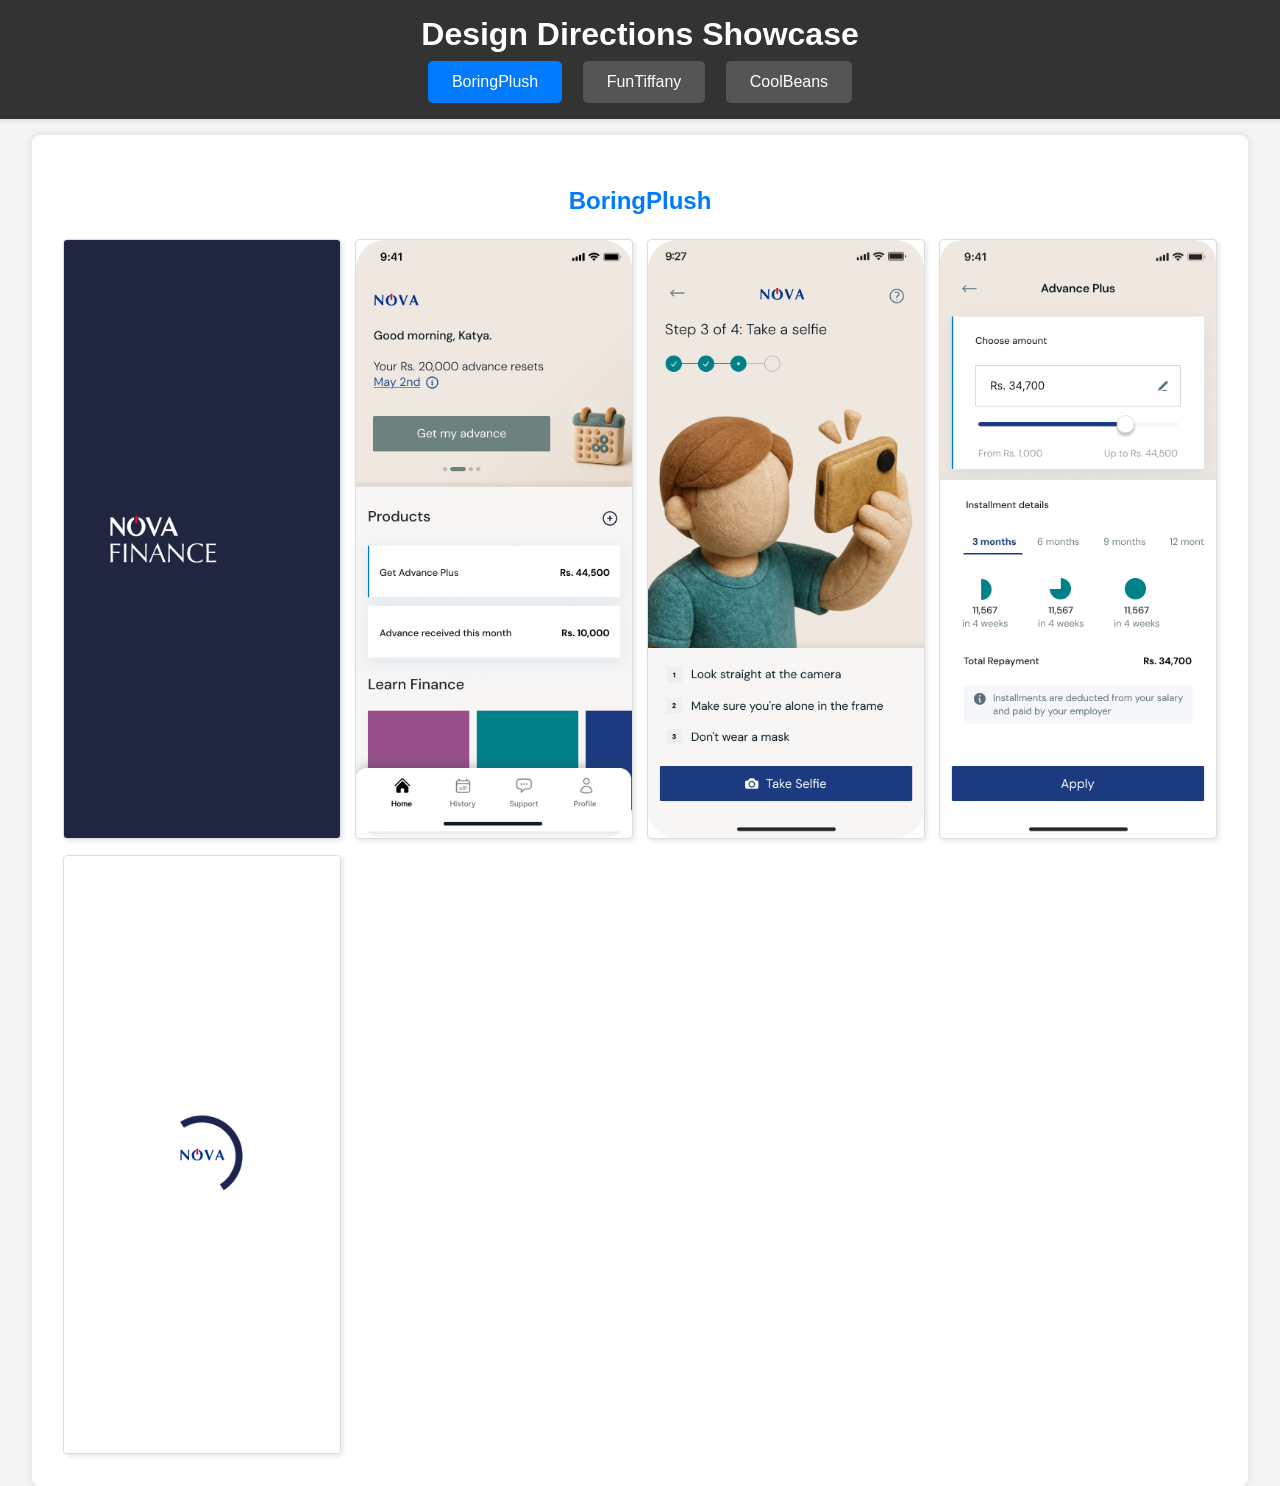
==== index.html @ aa81fdcc "Initial commit of design gallery project" ====
<!DOCTYPE html>
<html lang="en">
<head>
    <meta charset="UTF-8">
    <meta name="viewport" content="width=device-width, initial-scale=1.0">
    <title>Design Directions Gallery</title>
    <link rel="stylesheet" href="style.css">
</head>
<body>
    <header>
        <h1>Design Directions Showcase</h1>
        <nav id="direction-selector">
            <button data-direction="BoringPlush" class="active">BoringPlush</button>
            <button data-direction="FunTiffany">FunTiffany</button>
            <button data-direction="CoolBeans">CoolBeans</button>
        </nav>
    </header>

    <main>
        <h2 id="current-direction-title">BoringPlush</h2>
        <div id="gallery-container">
            <!-- Images will be loaded here by JavaScript -->
        </div>
    </main>

    <script src="script.js"></script>
</body>
</html>
---- style.css ----
body {
    font-family: sans-serif;
    margin: 0;
    background-color: #f4f4f4;
    color: #333;
    display: flex;
    flex-direction: column;
    align-items: center;
}

header {
    background-color: #333;
    color: #fff;
    padding: 1rem 0;
    width: 100%;
    text-align: center;
    box-shadow: 0 2px 4px rgba(0,0,0,0.1);
}

header h1 {
    margin: 0;
    font-size: 2rem;
}

#direction-selector {
    margin-top: 0.5rem;
}

#direction-selector button {
    background-color: #555;
    color: white;
    border: none;
    padding: 0.75rem 1.5rem;
    margin: 0 0.5rem;
    cursor: pointer;
    border-radius: 5px;
    font-size: 1rem;
    transition: background-color 0.3s ease;
}

#direction-selector button:hover,
#direction-selector button.active {
    background-color: #007bff;
}

main {
    padding: 2rem;
    width: 90%;
    max-width: 1200px;
    background-color: #fff;
    margin-top: 1rem;
    box-shadow: 0 0 10px rgba(0,0,0,0.1);
    border-radius: 8px;
}

#current-direction-title {
    text-align: center;
    color: #007bff;
    margin-bottom: 1.5rem;
    font-size: 1.5rem;
}

#gallery-container {
    display: grid;
    grid-template-columns: repeat(auto-fit, minmax(250px, 1fr));
    gap: 1rem;
    justify-items: center;
}

.gallery-image {
    width: 100%;
    max-width: 300px; /* Max width for larger screens */
    height: auto;
    border: 1px solid #ddd;
    border-radius: 4px;
    box-shadow: 2px 2px 5px rgba(0,0,0,0.1);
    object-fit: cover; /* Ensures images cover the area nicely */
}

/* For placeholder styling when images are missing */
.placeholder-image {
    width: 100%;
    max-width: 300px;
    height: 200px; /* Fixed height for placeholders */
    background-color: #e0e0e0;
    border: 1px solid #ccc;
    border-radius: 4px;
    display: flex;
    align-items: center;
    justify-content: center;
    font-size: 0.9rem;
    color: #777;
    text-align: center;
    padding: 10px;
    box-sizing: border-box;
}
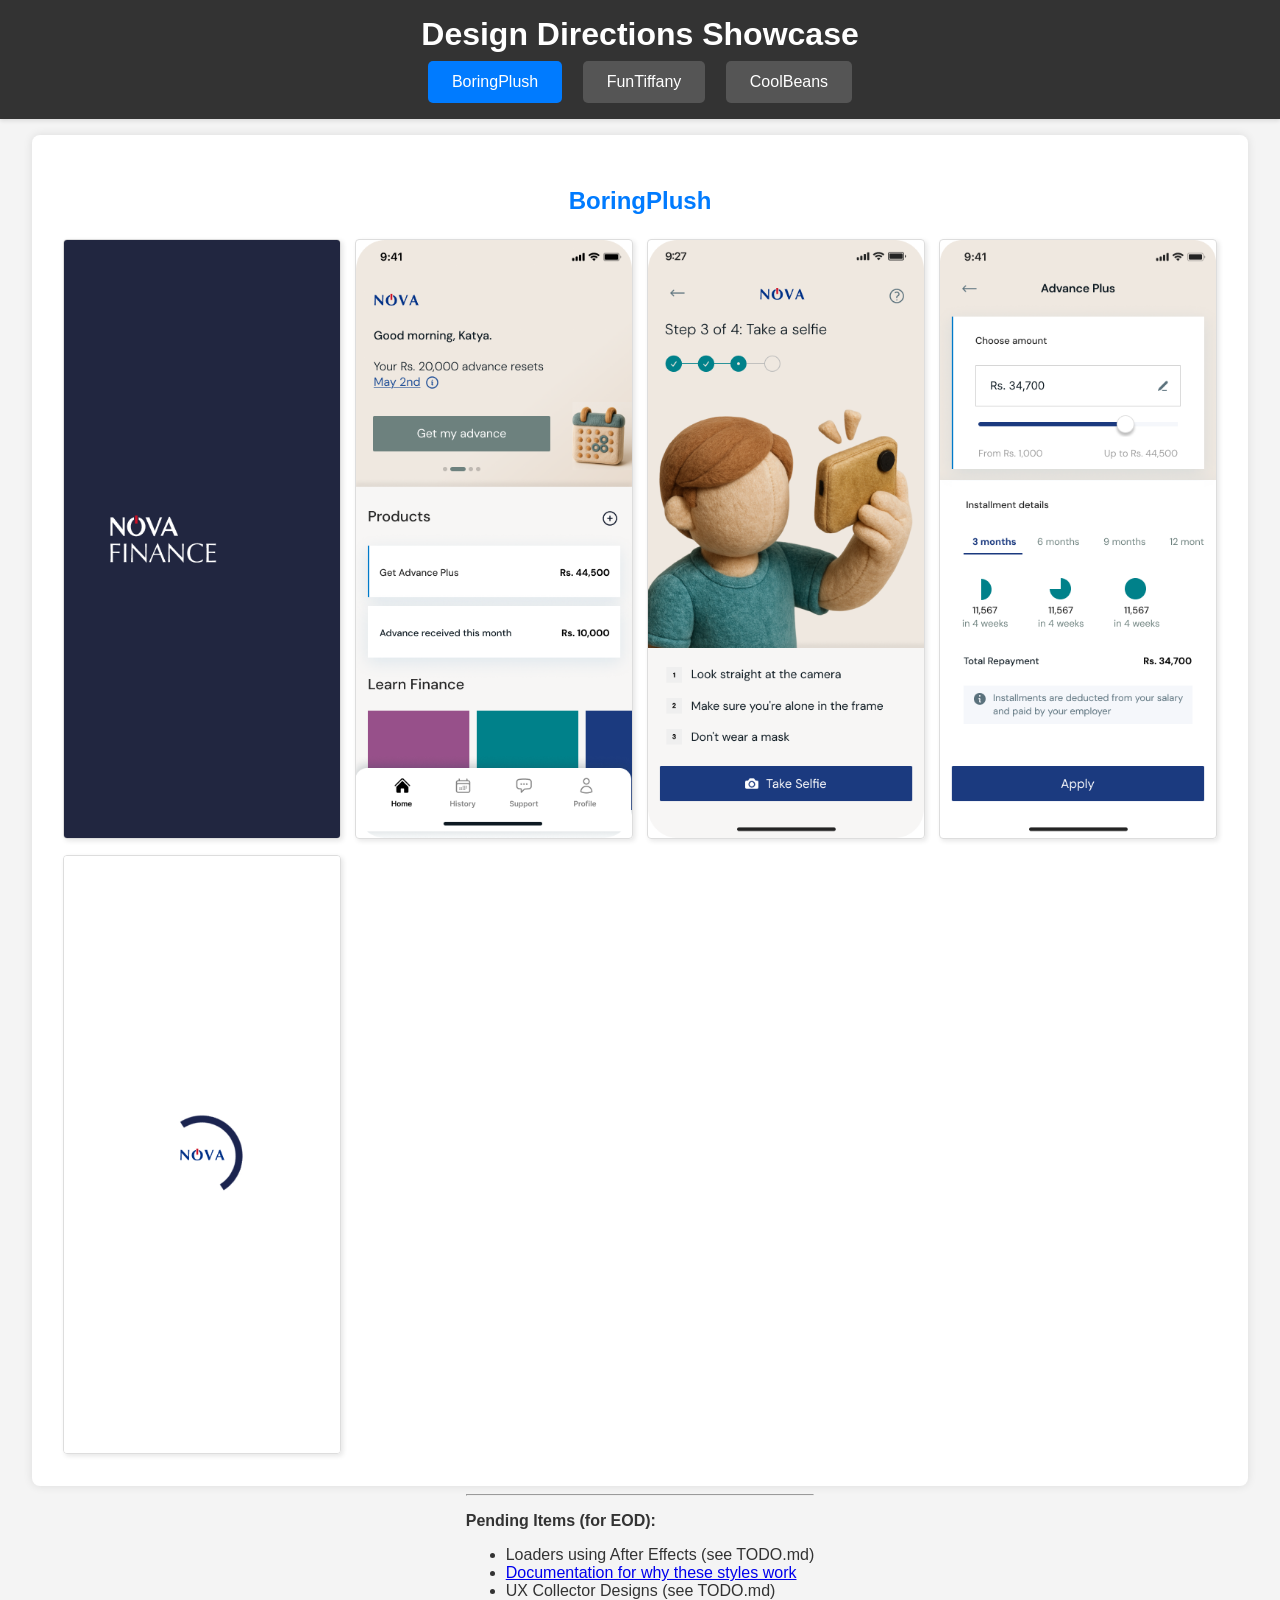
==== commit bffb1bf3: "Add placeholders for EOD tasks and style documentation" ====
--- a/index.html
+++ b/index.html
@@ -24,5 +24,15 @@
     </main>
 
     <script src="script.js"></script>
+
+    <footer>
+        <hr>
+        <p><strong>Pending Items (for EOD):</strong></p>
+        <ul>
+            <li>Loaders using After Effects (see TODO.md)</li>
+            <li><a href="STYLE_DOCUMENTATION.md">Documentation for why these styles work</a></li>
+            <li>UX Collector Designs (see TODO.md)</li>
+        </ul>
+    </footer>
 </body>
 </html> 
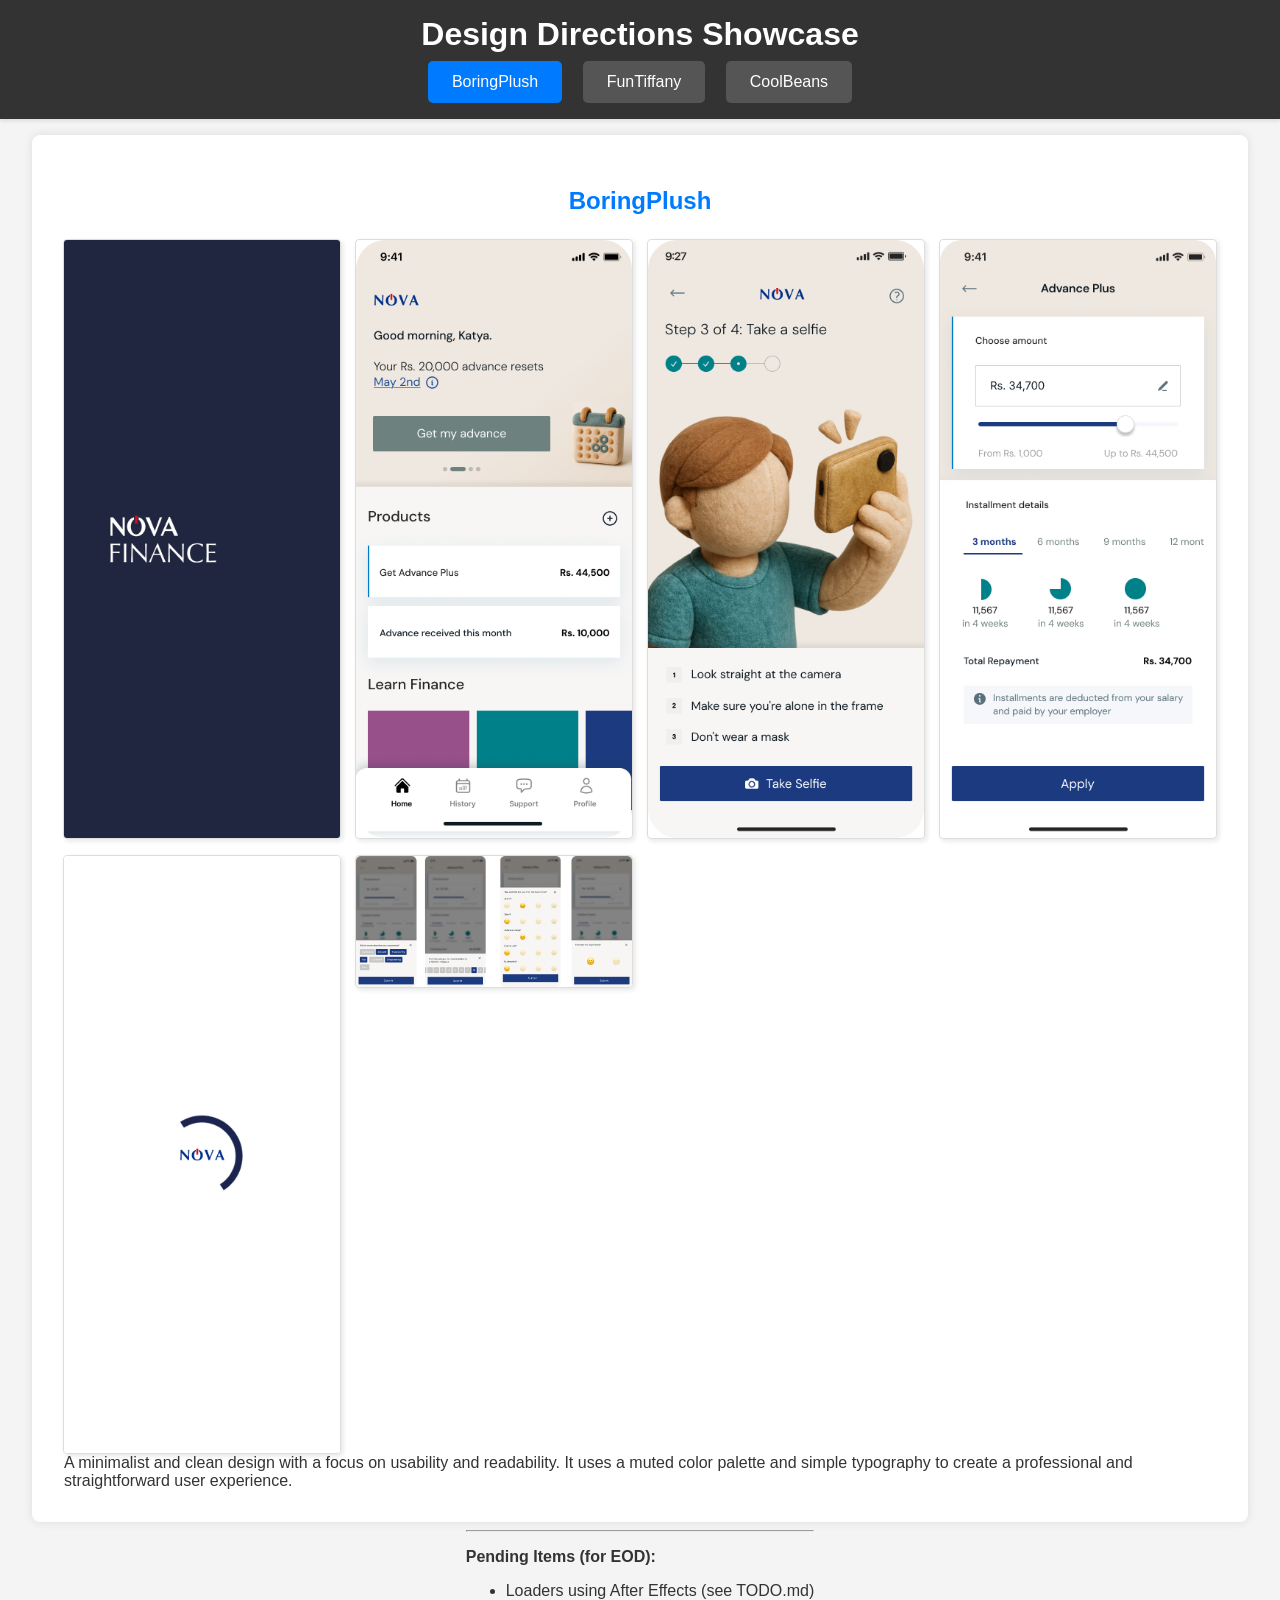
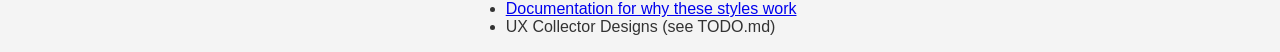
==== commit 6e7581fe: "feat: Add style descriptions and workbench diary" ====
--- a/index.html
+++ b/index.html
@@ -21,6 +21,9 @@
         <div id="gallery-container">
             <!-- Images will be loaded here by JavaScript -->
         </div>
+        <div id="style-description">
+            <!-- Description will be loaded here -->
+        </div>
     </main>
 
     <script src="script.js"></script>
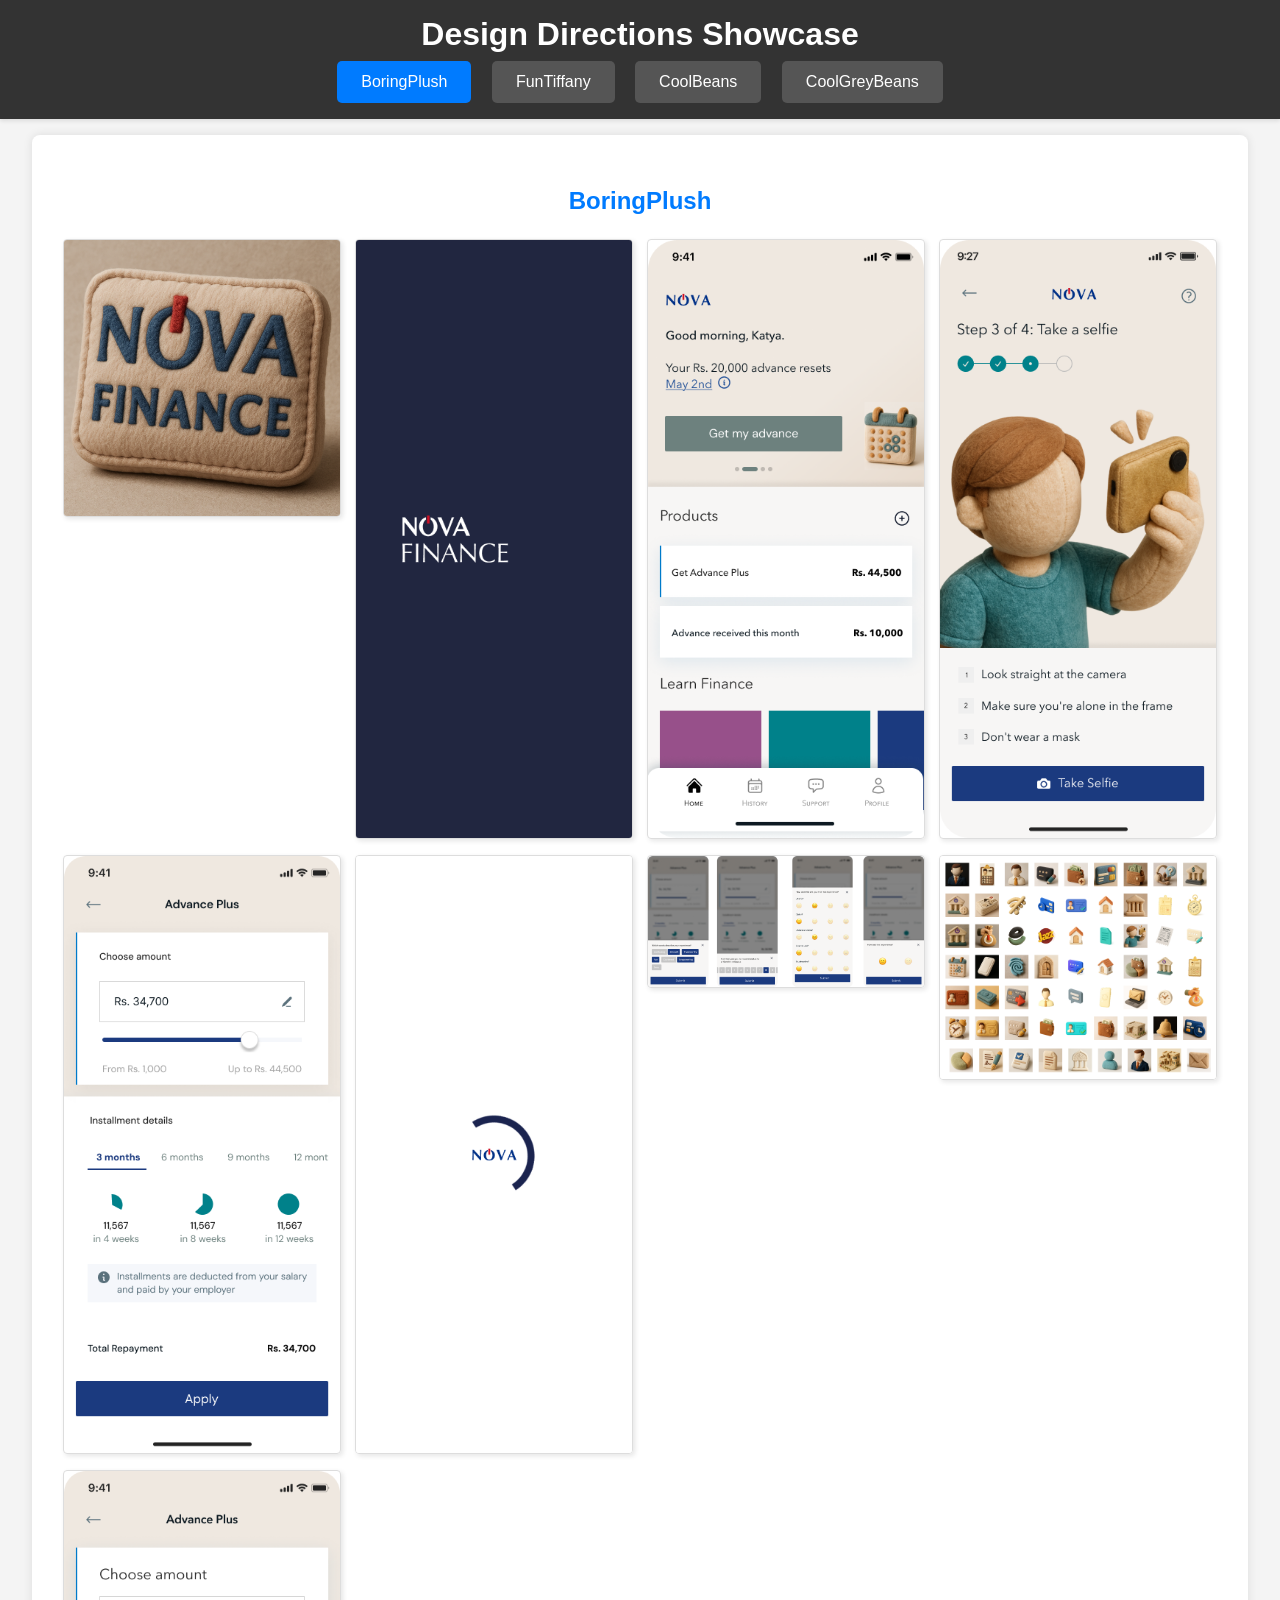
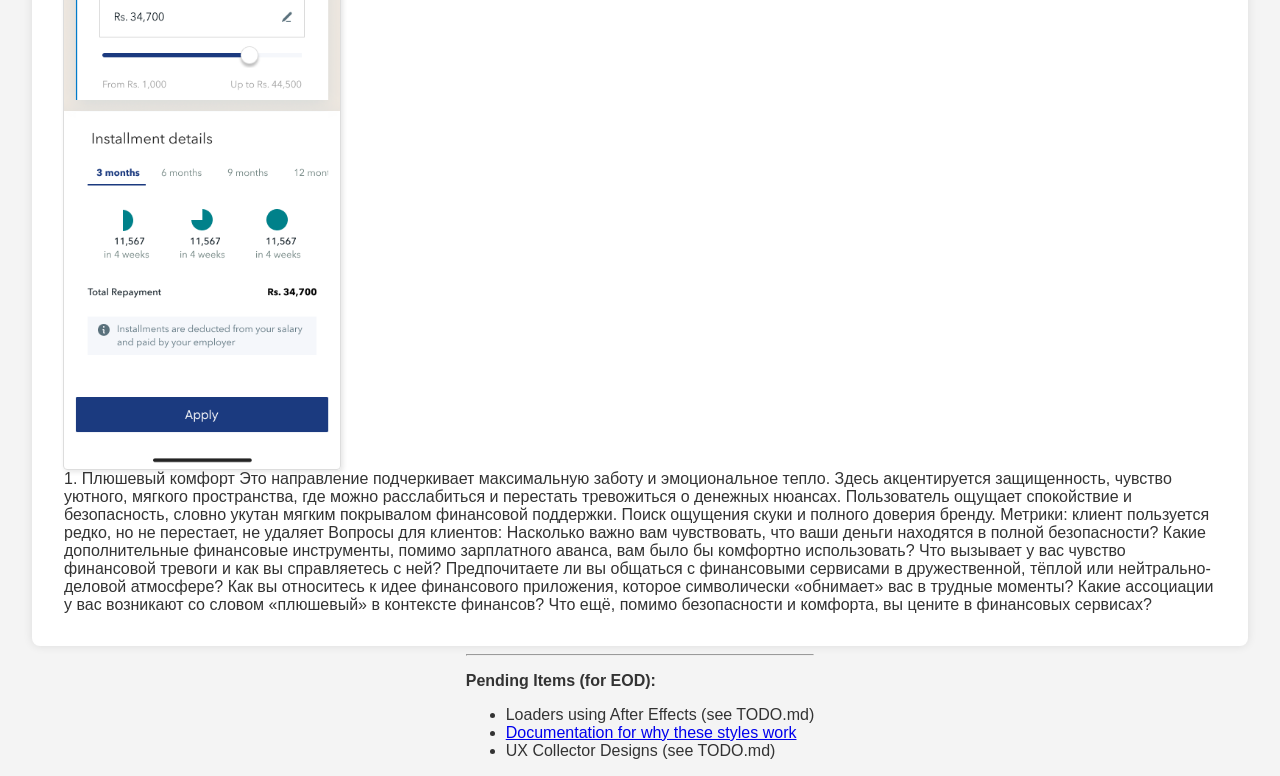
==== commit 186f7861: "feat: Add CoolGreyBeans gallery, logos, and new documentation" ====
--- a/index.html
+++ b/index.html
@@ -13,6 +13,7 @@
             <button data-direction="BoringPlush" class="active">BoringPlush</button>
             <button data-direction="FunTiffany">FunTiffany</button>
             <button data-direction="CoolBeans">CoolBeans</button>
+            <button data-direction="CoolGreyBeans">CoolGreyBeans</button>
         </nav>
     </header>
 
--- a/style.css
+++ b/style.css
@@ -93,4 +93,63 @@
     text-align: center;
     padding: 10px;
     box-sizing: border-box;
+}
+
+.gallery-image:hover {
+    transform: scale(1.05);
+    box-shadow: 0 8px 16px rgba(0,0,0,0.2);
+}
+
+/* Modal styles for image preview */
+.modal-overlay {
+    position: fixed;
+    top: 0;
+    left: 0;
+    width: 100%;
+    height: 100%;
+    background: rgba(0, 0, 0, 0.8);
+    display: flex;
+    justify-content: center;
+    align-items: center;
+    z-index: 1000;
+    cursor: pointer;
+}
+
+.modal-content {
+    max-width: 90vw;
+    max-height: 90vh;
+    box-shadow: 0 0 30px rgba(0,0,0,0.5);
+}
+
+/* Class to blur the background */
+body.modal-open > *:not(.modal-overlay) {
+    filter: blur(5px);
+    transition: filter 0.3s ease-in-out;
+}
+
+/* Navigation arrows for the modal */
+.modal-nav {
+    position: absolute;
+    top: 50%;
+    transform: translateY(-50%);
+    background-color: rgba(0, 0, 0, 0.5);
+    color: white;
+    border: none;
+    font-size: 2rem;
+    cursor: pointer;
+    padding: 1rem;
+    z-index: 1001;
+    user-select: none; /* Prevents text selection on repeated clicks */
+}
+
+.modal-nav.prev {
+    left: 10px;
+}
+
+.modal-nav.next {
+    right: 10px;
+}
+
+.modal-nav:hover {
+    background-color: rgba(0, 0, 0, 0.8);
 } 
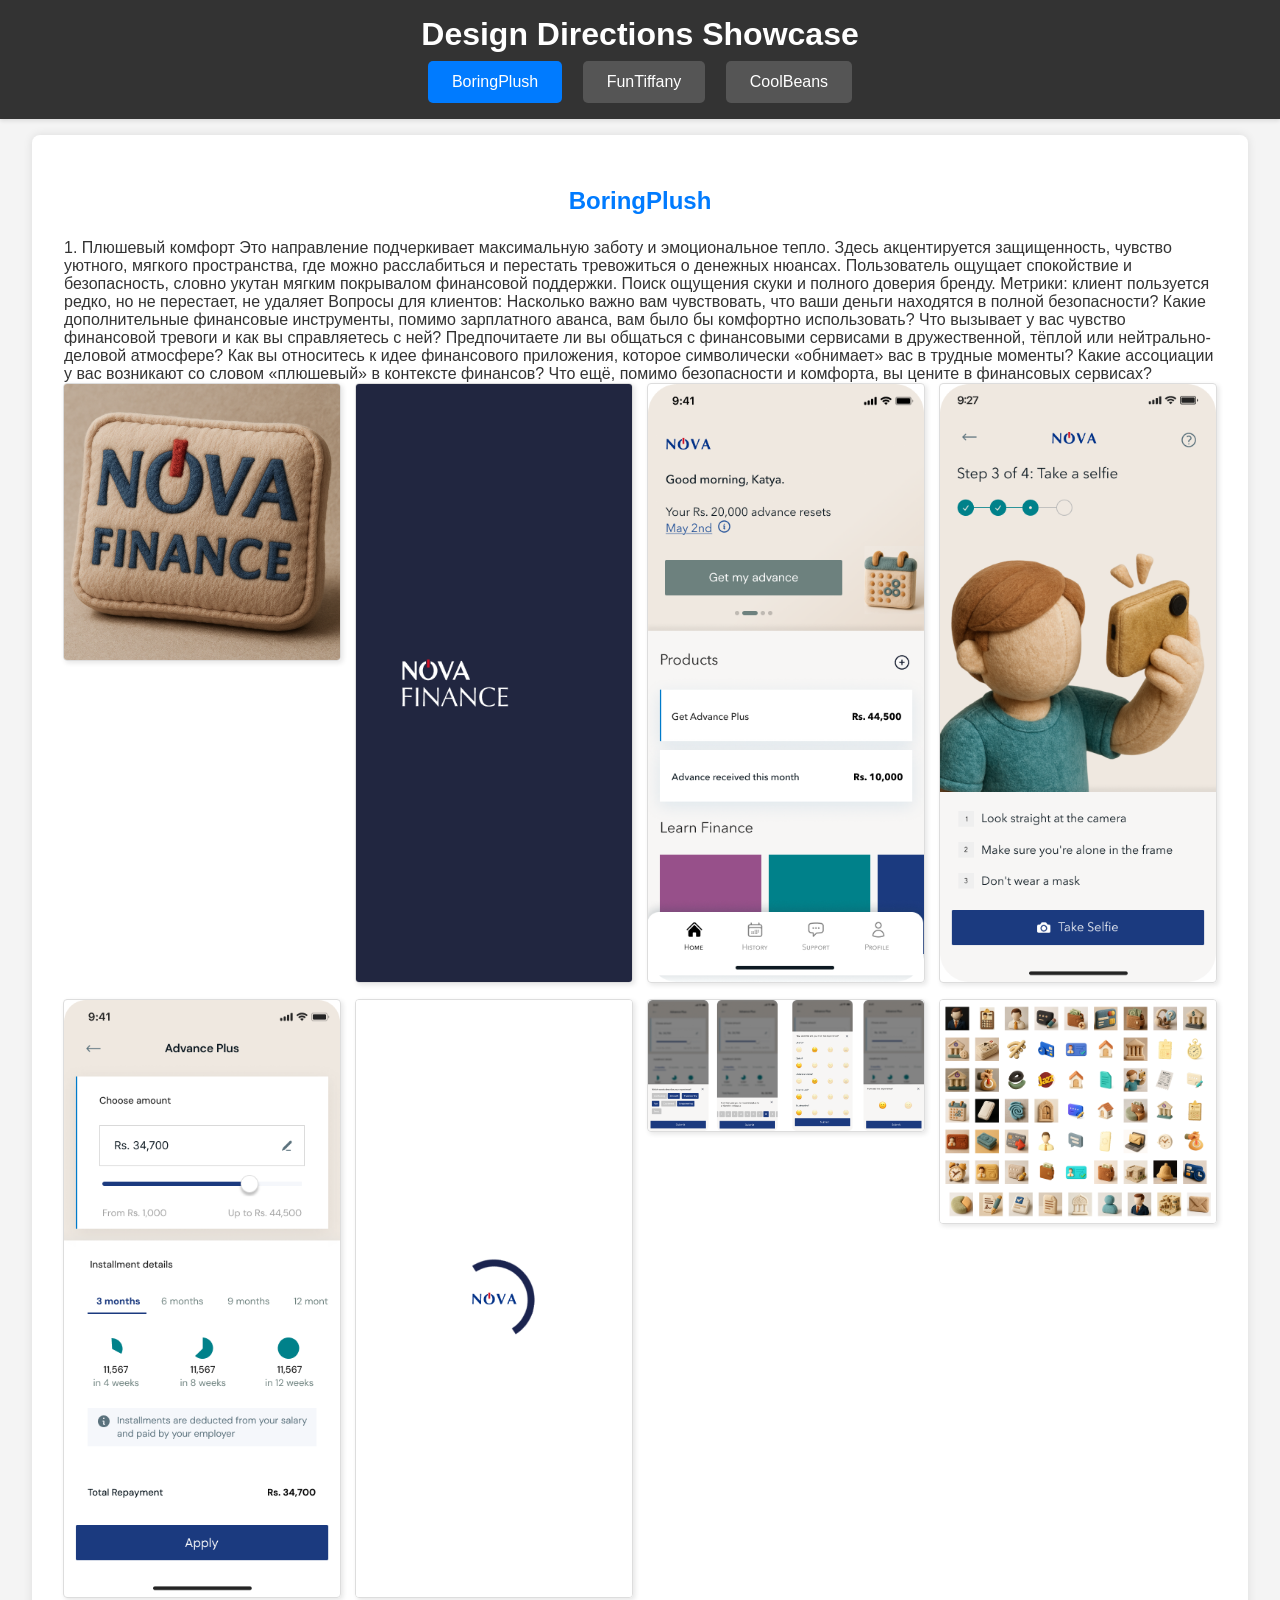
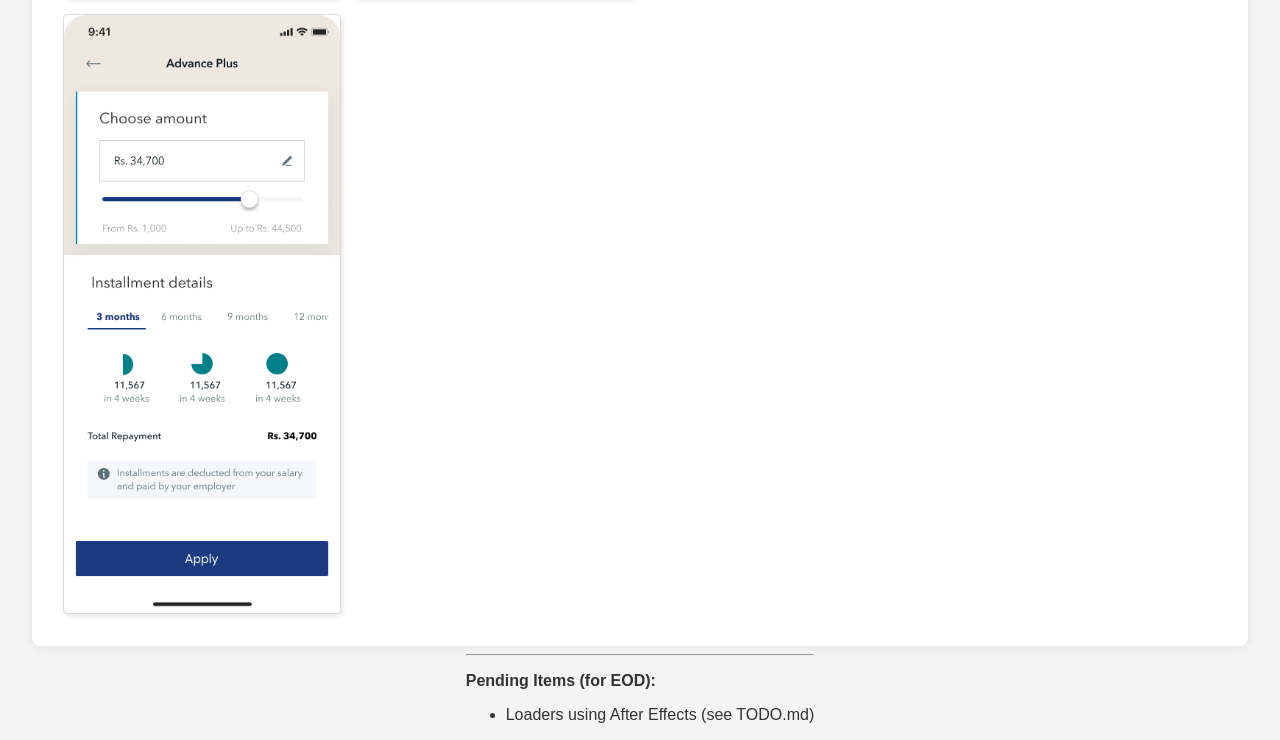
==== commit 8a04353c: "refactor: Merge CoolBeans styles and update layout" ====
--- a/index.html
+++ b/index.html
@@ -13,17 +13,16 @@
             <button data-direction="BoringPlush" class="active">BoringPlush</button>
             <button data-direction="FunTiffany">FunTiffany</button>
             <button data-direction="CoolBeans">CoolBeans</button>
-            <button data-direction="CoolGreyBeans">CoolGreyBeans</button>
         </nav>
     </header>
 
     <main>
         <h2 id="current-direction-title">BoringPlush</h2>
+        <div id="style-description">
+            <!-- Description will be loaded here -->
+        </div>
         <div id="gallery-container">
             <!-- Images will be loaded here by JavaScript -->
-        </div>
-        <div id="style-description">
-            <!-- Description will be loaded here -->
         </div>
     </main>
 
@@ -34,8 +33,6 @@
         <p><strong>Pending Items (for EOD):</strong></p>
         <ul>
             <li>Loaders using After Effects (see TODO.md)</li>
-            <li><a href="STYLE_DOCUMENTATION.md">Documentation for why these styles work</a></li>
-            <li>UX Collector Designs (see TODO.md)</li>
         </ul>
     </footer>
 </body>
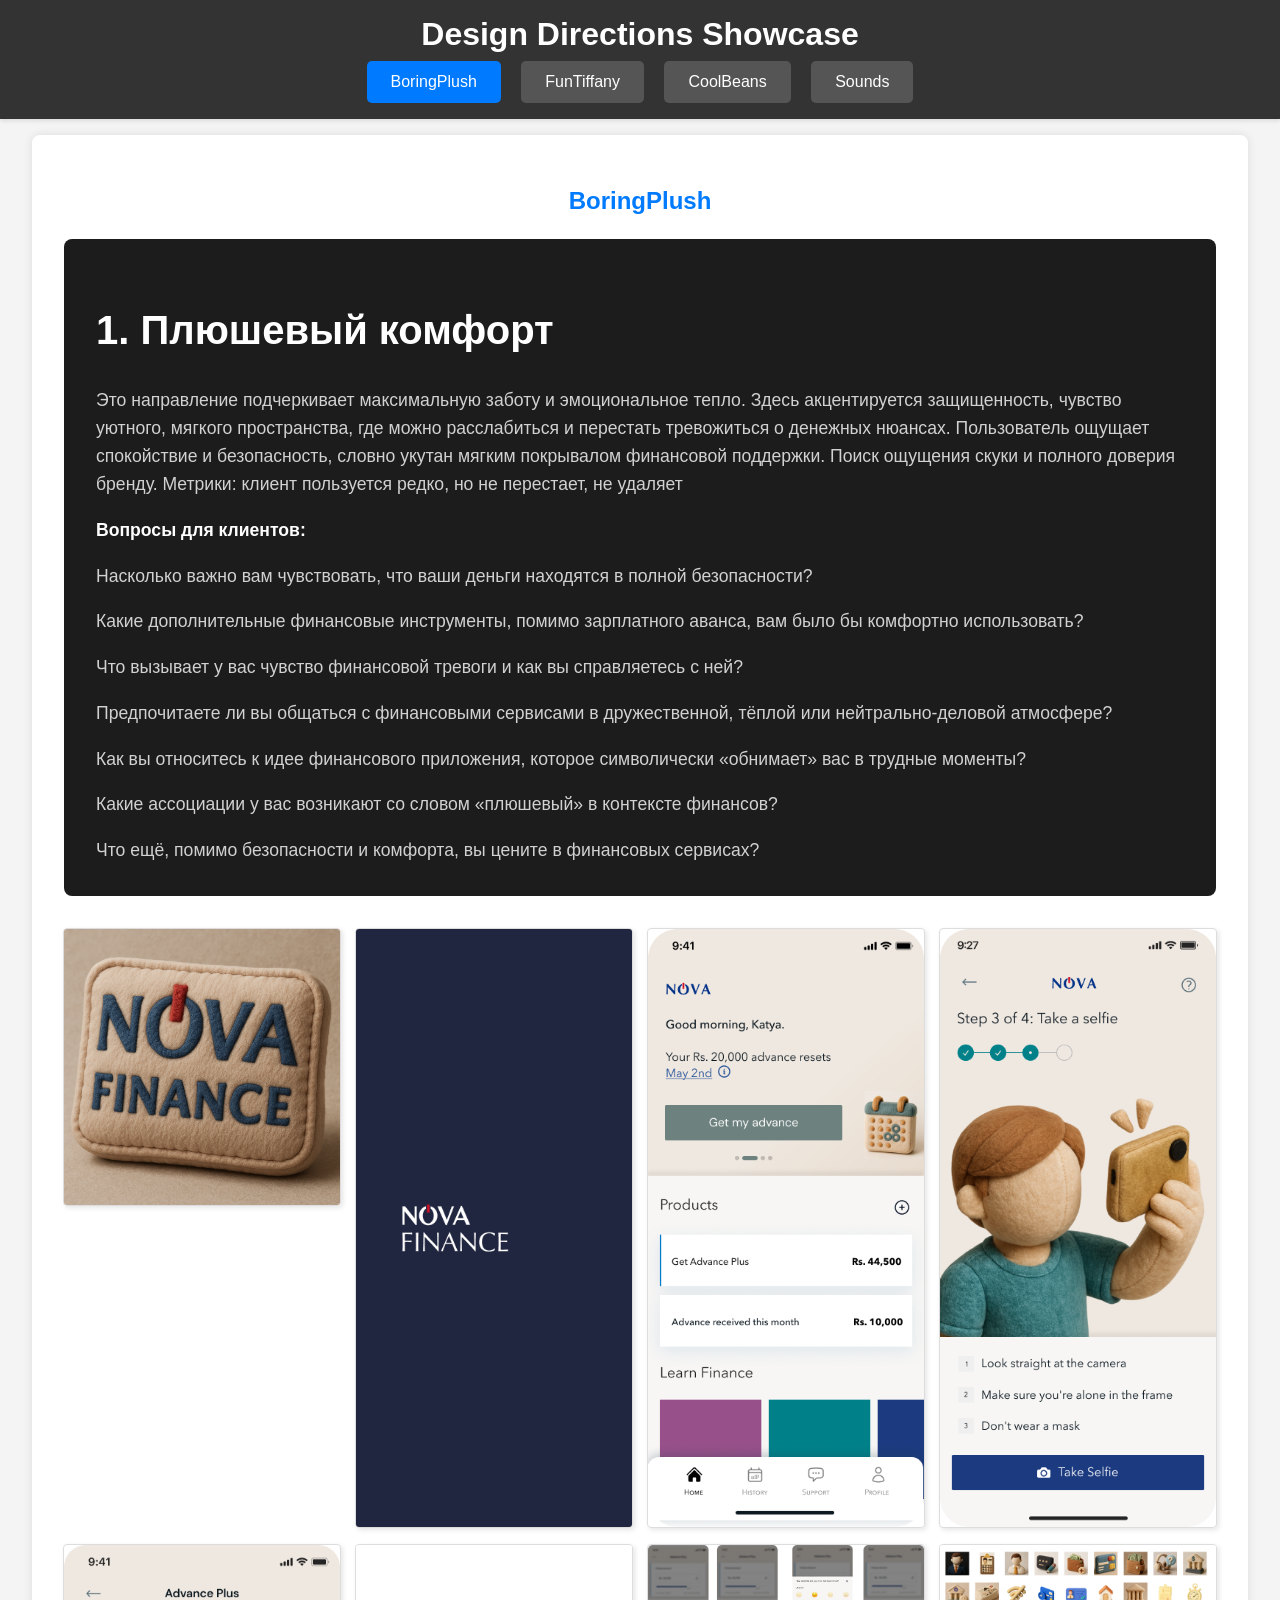
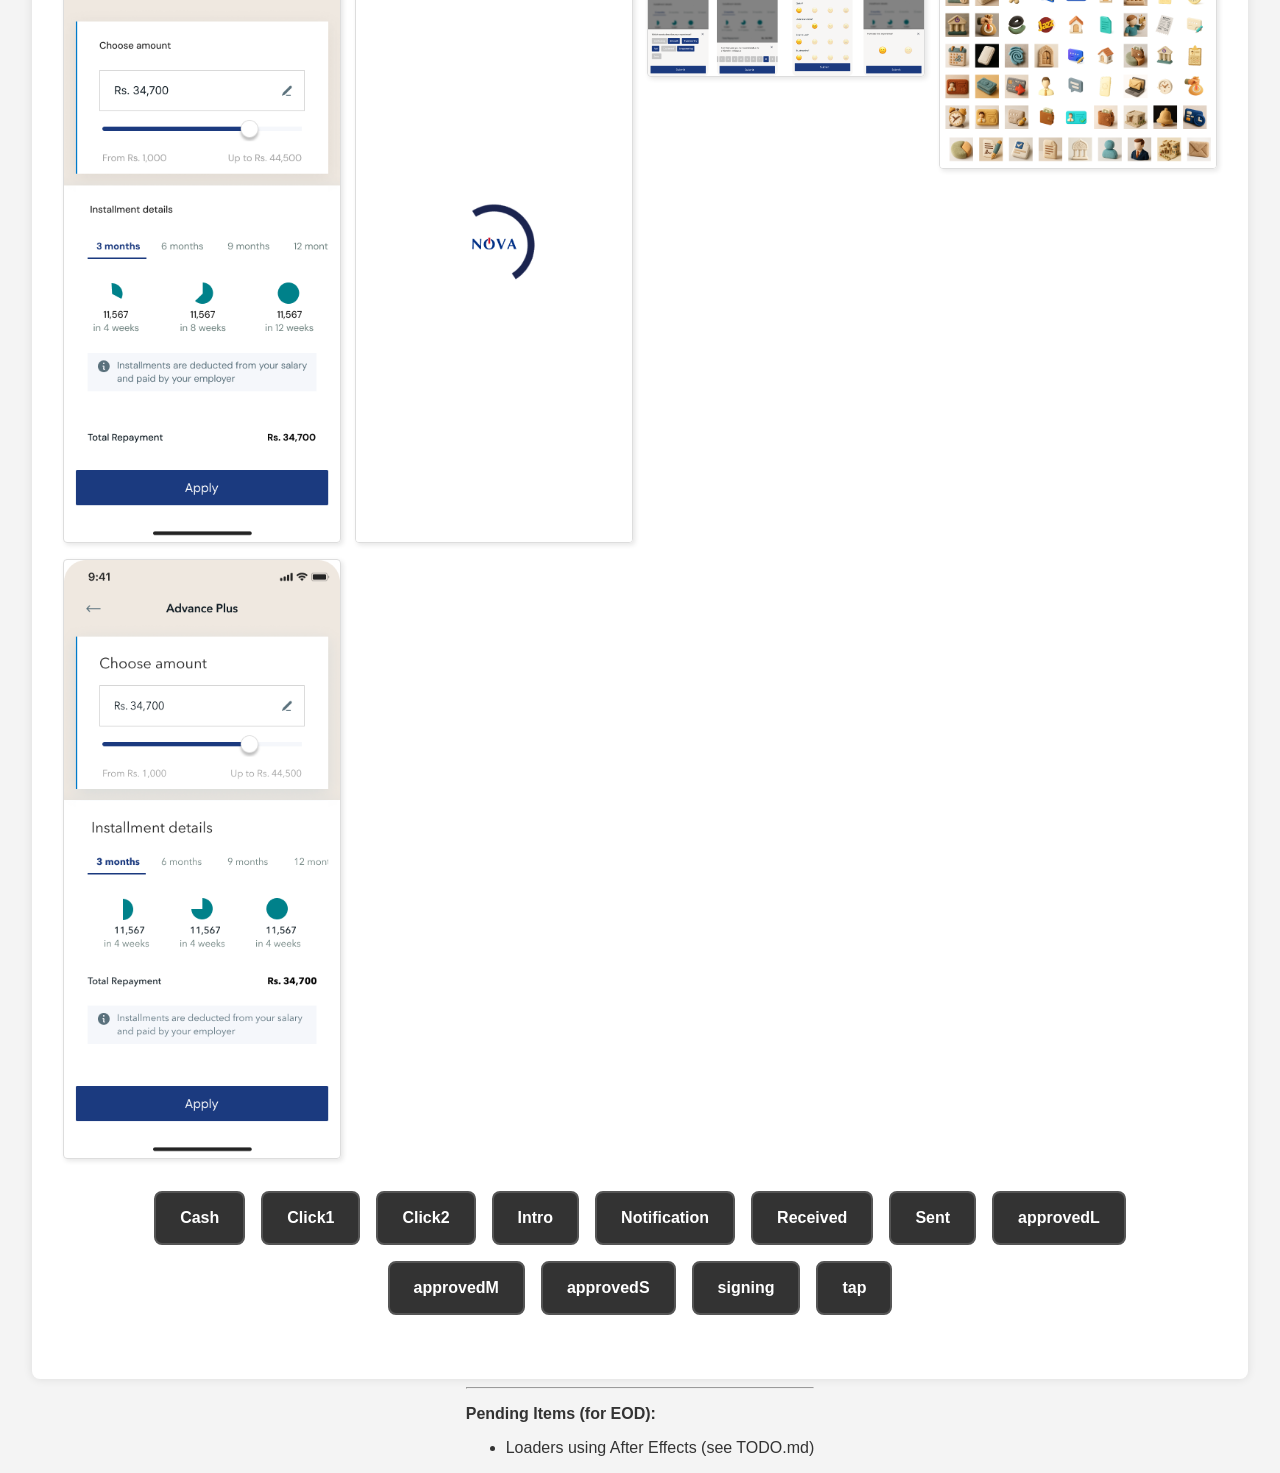
==== commit 4f2a00d9: "feat: Add sounds player and new sounds" ====
--- a/index.html
+++ b/index.html
@@ -13,6 +13,7 @@
             <button data-direction="BoringPlush" class="active">BoringPlush</button>
             <button data-direction="FunTiffany">FunTiffany</button>
             <button data-direction="CoolBeans">CoolBeans</button>
+            <button data-direction="Sounds">Sounds</button>
         </nav>
     </header>
 
@@ -23,6 +24,9 @@
         </div>
         <div id="gallery-container">
             <!-- Images will be loaded here by JavaScript -->
+        </div>
+        <div id="sounds-container" class="hidden">
+            <!-- Sound buttons will be loaded here -->
         </div>
     </main>
 
--- a/style.css
+++ b/style.css
@@ -152,4 +152,69 @@
 
 .modal-nav:hover {
     background-color: rgba(0, 0, 0, 0.8);
+}
+
+#style-description {
+    background-color: #1c1c1c;
+    color: #d1d1d1;
+    padding: 2rem;
+    border-radius: 8px;
+    margin-bottom: 2rem;
+    line-height: 1.6;
+}
+
+#style-description h1 {
+    color: #ffffff;
+    font-size: 2.5rem;
+    font-weight: 700;
+    margin-bottom: 1.5rem;
+}
+
+#style-description p {
+    font-size: 1.1rem;
+    margin-bottom: 1rem;
+}
+
+#style-description p:last-child {
+    margin-bottom: 0;
+}
+
+#style-description strong {
+    color: #ffffff;
+    font-weight: 600;
+}
+
+/* Styles for Sounds section */
+.hidden {
+    display: none;
+}
+
+#sounds-container {
+    display: flex;
+    flex-wrap: wrap;
+    gap: 1rem;
+    justify-content: center;
+    padding: 2rem;
+}
+
+.sound-button {
+    background-color: #333;
+    color: #fff;
+    border: 2px solid #555;
+    border-radius: 8px;
+    padding: 1rem 1.5rem;
+    font-size: 1rem;
+    font-weight: 600;
+    cursor: pointer;
+    transition: background-color 0.2s, transform 0.2s;
+}
+
+.sound-button:hover {
+    background-color: #444;
+    transform: translateY(-2px);
+}
+
+.sound-button:active {
+    background-color: #555;
+    transform: translateY(0);
 } 
